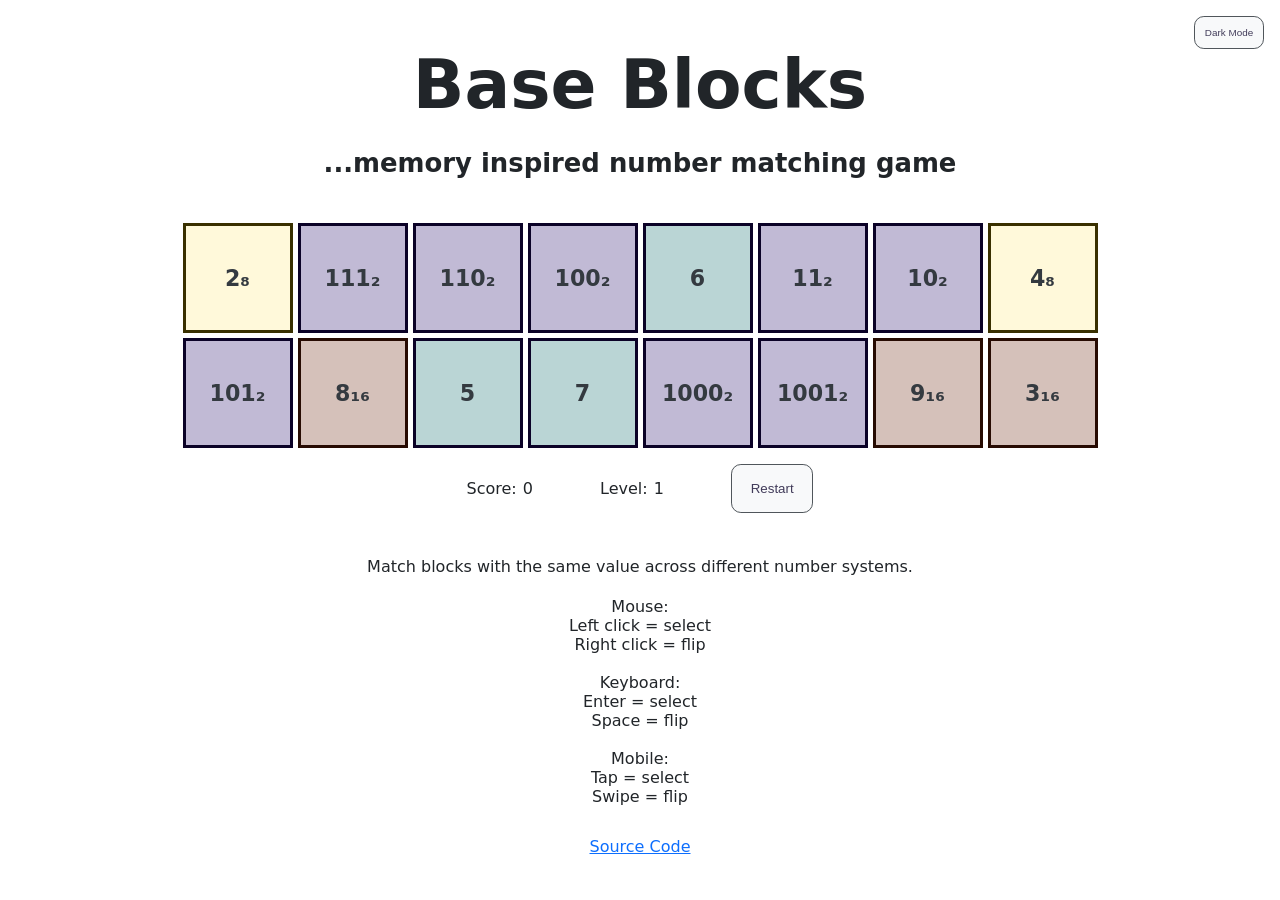
==== index.html @ 122114ad "chores: update titles" ====
<!doctype html>
<html lang="en">
  <head>
    <meta charset="UTF-8" />
    <meta name="viewport" content="width=device-width, initial-scale=1.0" />
    <title>Base Blocks</title>
    <link rel="stylesheet" type="text/css" href="styles.css" />
    <script src="main.js" type="module" defer></script>
    <script src="/confetti.browser.min.js"></script>
  </head>
  <body>
    <button id="theme-toggle" aria-label="Toggle dark mode">Dark Mode</button>

    <h1>Base Blocks</h1>
    <!-- <h2>Growing Set Mode</h2> -->
    <h2>...memory inspired number matching game</h2>

    <section class="main">
      <div class="grid-container">
        <!--     <div class="block"></div>
      <div class="block"></div>
      <div class="block"></div>
      <div class="block"></div>
      <div class="block"></div> -->
      </div>
      <div class="display">
        <p>Score: <span class="score">0</span></p>

        <p>Level: <span class="level">1</span></p>
        <div class="actions">
          <button id="restart-button" aria-label="Restart the game">
            Restart
          </button>
          <br />
        </div>
      </div>

      <div class="below-game">
        <div class="instructions-container">
          <p class="instructions">
            Match blocks with the same value across different number systems.
          </p>
          <p class="instructions">
            Mouse: <br />
            Left click = select <br />
            Right click = flip <br />
            <br />
            Keyboard: <br />
            Enter = select <br />
            Space = flip <br />
            <br />
            Mobile: <br />
            Tap = select <br />
            Swipe = flip
          </p>
        </div>
      </div>
    </section>
    <p style="text-align: center">
      <a class="see-code" href="https://github.com/RemiSlanina/base-blocks"
        >Source Code
      </a>
    </p>
  </body>
</html>

<!-- TO-DO: 
    ADD interactive demo 
    A tiny interactive demo in the accordion 
    (e.g., click +1 in binary, watch it go 1, 10, 11, 100…). 
    ADD Timer Button + logic 
    ADD a Demo for the game (How to play)
    change fonts to something like Roboto or Quattrocento Sans
    -->
---- styles.css ----
/* ****************** fontface ****************** */
/* Don't use them at the moment: */
/* TODO : change fonts to something like Roboto or Quattrocento Sans */

/* Libre Franklin - Regular (variable) */
@font-face {
  font-family: 'Libre Franklin';
  src: url('./fonts/LibreFranklin-VariableFont_wght.ttf') format('truetype');
  font-weight: 100 900;
  font-style: normal;
  font-display: swap;
}

/* Libre Franklin - Italic (variable) */
@font-face {
  font-family: 'Libre Franklin';
  src: url('./fonts/LibreFranklin-Italic-VariableFont_wght.ttf')
    format('truetype');
  font-weight: 100 900;
  font-style: italic;
  font-display: swap;
}

/* Dosis - Regular (variable) */
@font-face {
  font-family: 'Dosis';
  src: url('./fonts/Dosis-VariableFont_wght.ttf') format('truetype');
  font-weight: 200 800;
  font-style: normal;
  font-display: swap;
}

:root {
  /* Light theme (default) */
  --text-primary: #212529;
  --text-secondary: #50565b;
  --bg-primary: #ffffff;
  --bg-secondary: #f8f9fa;
  --accent: #413b59;
  --accent-reverse: #d3cce7;
  /* #3B3B88  #4a0e94*/
  --accent-2: #0d6efd;
  --text-box: #343a40;

  /* BLOCK COLORS */
  /* PRIMARY */
  --box-dark-primary: #0b0227;
  --box-mid-dark-primary: #160840;
  --box-medium-primary: #81779e;
  --box-light-primary: #c1bad5;
  --box-spare-primary: #3e2f6b;

  /* SECONDARY */
  --box-dark-secondary: #393000;
  --box-mid-dark-secondary: #5d4d02;
  --box-medium-secondary: #e6dca6;
  --box-light-secondary: #fff9da;
  --box-spare-secondary: #9c8c39;

  /* TERTIARY (Teal) */
  --box-dark-tertiary: #022727;
  --box-mid-dark-tertiary: #084040;
  --box-medium-tertiary: #2f6b6b;
  --box-light-tertiary: #bad5d5;

  /* QUATERNARY (Rust) */
  --box-dark-quaternary: #270b02;
  --box-mid-dark-quaternary: #401608;
  --box-medium-quaternary: #6b3e2f;
  --box-light-quaternary: #d5c1ba;

  /* QUINARY (Sage) */
  --box-dark-quinary: #0b2702;
  --box-mid-dark-quinary: #164008;
  --box-medium-quinary: #3e6b2f;
  --box-light-quinary: #bad5ba;

  /* SENARY (Burgundy) */
  --box-dark-senary: #27020b;
  --box-mid-dark-senary: #400816;
  --box-medium-senary: #6b2f3e;
  --box-light-senary: #d5bad5;

  --box-dark-disabled: #545454;
  --box-light-disabled: #a0a0a0;

  /* GOLDEN RATIO VALUES */
  --golden-ratio: 1.618;
  --golden-minor: 0.618; /* 1 / golden-ratio */
  --golden-major: 2.618; /* golden-ratio squared */

  /* Derived values */
  --aspect-ratio: calc(var(--golden-ratio) * 3 / 2);
  --golden-minor-rem: calc(var(--golden-minor) * 1rem);
  --golden-ration-boxes: calc(var(--golden-ratio) * 100px);

  /* New Box Sizes: */
  --box-width-max-large-screens: 130px;
  --box-width-min-large-screens: 110px;
  --box-width-max: 100px;
  --box-width-min: 90px;
  --box-width-max-very-small-screen: 80px;
  --box-width-min-very-small-screen: 70px;

  /* Spacing & fonts */

  --font-main: system-ui, sans-serif;
  --spacing-unit: 1rem;
  --max-width-buttons: 6rem; /* for buttons */
  --max-width-screen: 90dvw;
}

/* Dark theme via @media */
@media (prefers-color-scheme: dark) {
  :root:not([data-theme='light']) {
    --text-primary: #f8f9fa;
    --text-secondary: #adb5bd;
    --bg-primary: #212529;
    --bg-secondary: #343a40;
    --accent: #d3cce7;
    --accent-reverse: #413b59;
  }
}

[data-theme='dark'] {
  /* Dark theme overrides */
  --text-primary: #f8f9fa;
  --text-secondary: #adb5bd;
  --bg-primary: #212529;
  --bg-secondary: #343a40;
  --accent: #d3cce7;
  --accent-reverse: #413b59;
}

[data-theme='light'] {
  /* Light theme overrides */
  --text-primary: #212529;
  --text-secondary: #6c757d;
  --bg-primary: #ffffff;
  --bg-secondary: #f8f9fa;
  --accent: #413b59;
  --accent-reverse: #d3cce7;
}

/* *********************************************** */

/* ****************** BODY: ****************** */

* {
  box-sizing: border-box;
  margin: 0;
  padding: 0;
  border: 1px solid transparent;
}

body {
  display: grid;
  justify-content: center;
  font-family: var(--font-main);
  background-color: var(--bg-primary);
  color: var(--text-primary);
}
.main {
  max-width: var(--max-width-screen);
  min-width: 20dvw;
}
.display {
  display: flex;
  align-items: center;
  justify-content: center;
  text-align: center;
  gap: 4rem;
  padding: 0.8rem;
}

.below-game {
  display: flex;
  justify-content: center;
  margin-top: var(--spacing-unit);
  margin-bottom: var(--spacing-unit);
}
.instructions-container {
  display: flex;
  justify-content: center;
  flex-direction: column;
  width: fit-content;
  max-width: var(--max-width-screen, 90vw);
}

.instructions {
  margin-top: calc(var(--golden-minor) * 1rem);
  margin-bottom: calc(var(--golden-minor) * 1rem);
  text-align: center;
}

button {
  background: var(--bg-secondary);
  padding: var(--spacing-unit);
  color: var(--accent);
  aspect-ratio: var(--aspect-ratio);
  border-radius: var(--golden-minor-rem);
  border: 1.4px solid var(--text-secondary);
}

#theme-toggle {
  position: absolute;
  top: 1rem;
  right: 1rem;
  font-size: calc(var(--golden-minor) * 1rem);
  padding: calc(var(--golden-minor) * 1rem);
}

h1 {
  font-size: 4.236rem;
  margin-bottom: 1.4rem;
  margin-top: calc(var(--golden-major) * 1rem);
  text-align: center;
}

h2 {
  font-size: 1.618rem;
  text-align: center;
  margin-bottom: calc(var(--golden-major) * 1rem);
}
.choose-bases {
  text-align: center;
  margin-bottom: var(--spacing-unit);
}
.choose-bases p {
  margin-bottom: calc(var(--golden-minor) * 1rem);
}
.choose-bases label {
  margin: 0 calc(var(--golden-minor) * 0.5rem);
}
.choose-bases button {
  margin-top: var(--spacing-unit);
}
.base1-button {
  background-color: var(--box-light-primary);
  border: 2px solid var(--box-dark-primary);
}
.base2-button {
  background-color: var(--box-light-secondary);
  border: 2px solid var(--box-dark-secondary);
}
.base3-button {
  background-color: var(--box-light-tertiary);
  border: 2px solid var(--box-dark-tertiary);
}
.base4-button {
  background-color: var(--box-light-quaternary);
  border: 2px solid var(--box-dark-quaternary);
}
.base5-button {
  background-color: var(--box-light-quinary);
  border: 2px solid var(--box-dark-quinary);
}
.base6-button {
  background-color: var(--box-light-senary);
  border: 2px solid var(--box-dark-senary);
}
/* ********************* GRID: ********************* */
.grid-container {
  display: grid;
  /* grid-template-columns: repeat(auto-fit, minmax(100px, 1fr)); */
  grid-template-columns: repeat(8, 1fr);
  width: fit-content;
  max-width: var(
    --max-width-screen,
    90vw
  ); /* fall back to 90vw if the variable with 90dvw fails */
  place-content: center;
  place-items: center;
  gap: 5px;
  margin: 0 auto;
}

/* ****************** BLOCKS: ****************** */

.block {
  text-align: center;
  place-items: center;
  place-content: center;
  aspect-ratio: 3/3;
  min-width: var(--box-width-min-large-screens);
  max-width: var(--box-width-max-large-screens);
  background-color: var(--accent-2);
  /*   border: 1px solid white; */
  /* color: var(--box-dark-primary); */
  color: var(--text-box);
  font-size: 1.382rem;
  font-weight: 800;
  background-color: var(--box-light-primary);
  border: 3px solid var(--box-dark-primary);
}
.block:hover {
  background-color: var(--box-medium-primary);
  border: 3px solid var(--box-mid-dark-primary);
}
/* ****************** COLORED BASES: ****************** */
/* *************** BASE 1: *************** */
.base1 {
  background-color: var(--box-light-primary);
  border: 3px solid var(--box-dark-primary);
}
.base1:hover {
  background-color: var(--box-medium-primary);
  border: 3px solid var(--box-mid-dark-primary);
}
/* *************** BASE 2: *************** */
.base2 {
  background-color: var(--box-light-secondary);
  border: 3px solid var(--box-dark-secondary);
}
.base2:hover {
  background-color: var(--box-medium-secondary);
  border: 3px solid var(--box-mid-dark-secondary);
}
/* *************** BASE 3: *************** */
.base3 {
  background-color: var(--box-light-tertiary);
  border: 3px solid var(--box-dark-primary);
}
.base3:hover {
  background-color: var(--box-medium-tertiary);
  border: 3px solid var(--box-mid-dark-tertiary);
}
/* *************** BASE 4: *************** */
.base4 {
  background-color: var(--box-light-quaternary);
  border: 3px solid var(--box-dark-quaternary);
}
.base4:hover {
  background-color: var(--box-medium-quaternary);
  border: 3px solid var(--box-mid-dark-quaternary);
}
/* *************** BASE 5: *************** */
.base5 {
  background-color: var(--box-light-quinary);
  border: 3px solid var(--box-dark-quinary);
}
.base5:hover {
  background-color: var(--box-medium-quinary);
  border: 3px solid var(--box-mid-dark-quinary);
}
/* *************** BASE 6: *************** */
.base6 {
  background-color: var(--box-light-senary);
  border: 3px solid var(--box-dark-senary);
}
.base6:hover {
  background-color: var(--box-medium-senary);
  border: 3px solid var(--box-mid-dark-senary);
}

/* *************** DISABLE & SELECT *************** */

.disabled {
  background-color: var(--box-dark-disabled);
  color: var(--box-light-disabled);
  pointer-events: none;
  opacity: 0.5;
  z-index: 1;
}
.disabled:hover {
  background-color: var(--box-dark-disabled);
  color: var(--box-light-disabled);
}
.selected {
  transform: scale(114%);
  transition: transform 0.2s ease;
  z-index: 10;
}
.deselected {
  transform: scale(100%);
  transition: transform 0.2s ease;
  z-index: 2;
}
.see-code {
  color: var(--text-primary);
}
.see-code:link {
  color: var(--accent-2);
}
.see-code:visited {
  color: var(--text-secondary);
}
.see-code:hover {
  color: var(--accent);
}

/* ****************** @media ****************** */
/* larger screens */
@media (min-width: 1320px) {
  .grid-container {
    grid-template-columns: repeat(8, 1fr);
    gap: 5px;
  }
  h1 {
    margin-bottom: 2rem;
    margin-top: 2rem;
  }
  .block {
    max-width: var(--box-width-max-large-screens);
    min-width: var(--box-width-min-large-screens);
  }
}

/* medium screens */
@media (max-width: 960px) {
  .grid-container {
    grid-template-columns: repeat(4, 1fr);
  }
  .block {
    max-width: var(--box-width-max);
    min-width: var(--box-width-min);
  }
  h1 {
    margin-bottom: 1.6rem;
  }
  .grid-container {
    gap: 3px;
  }
}

/* small screens  */
@media (max-width: 600px) {
  #theme-toggle {
    top: 0.5rem;
    padding: calc(var(--golden-minor) * 0.8rem);
  }
  h1 {
    font-size: 3rem;
    margin-bottom: 1rem;
  }
  h2 {
    font-size: 1rem;
    margin-bottom: 1rem;
  }
  .grid-container {
    grid-template-columns: repeat(4, 1fr);
    gap: 3px;
  }
  .block {
    max-width: var(--box-width-max);
    min-width: var(--box-width-min);
  }
}

@media (max-width: 340px) {
  .grid-container {
    grid-template-columns: repeat(3, 1fr);
    gap: 1px;
  }
  .block {
    font-size: 1rem;
    max-width: var(--box-width-max-very-small-screen);
    min-width: var(--box-width-min-very-small-screen);
  }
}
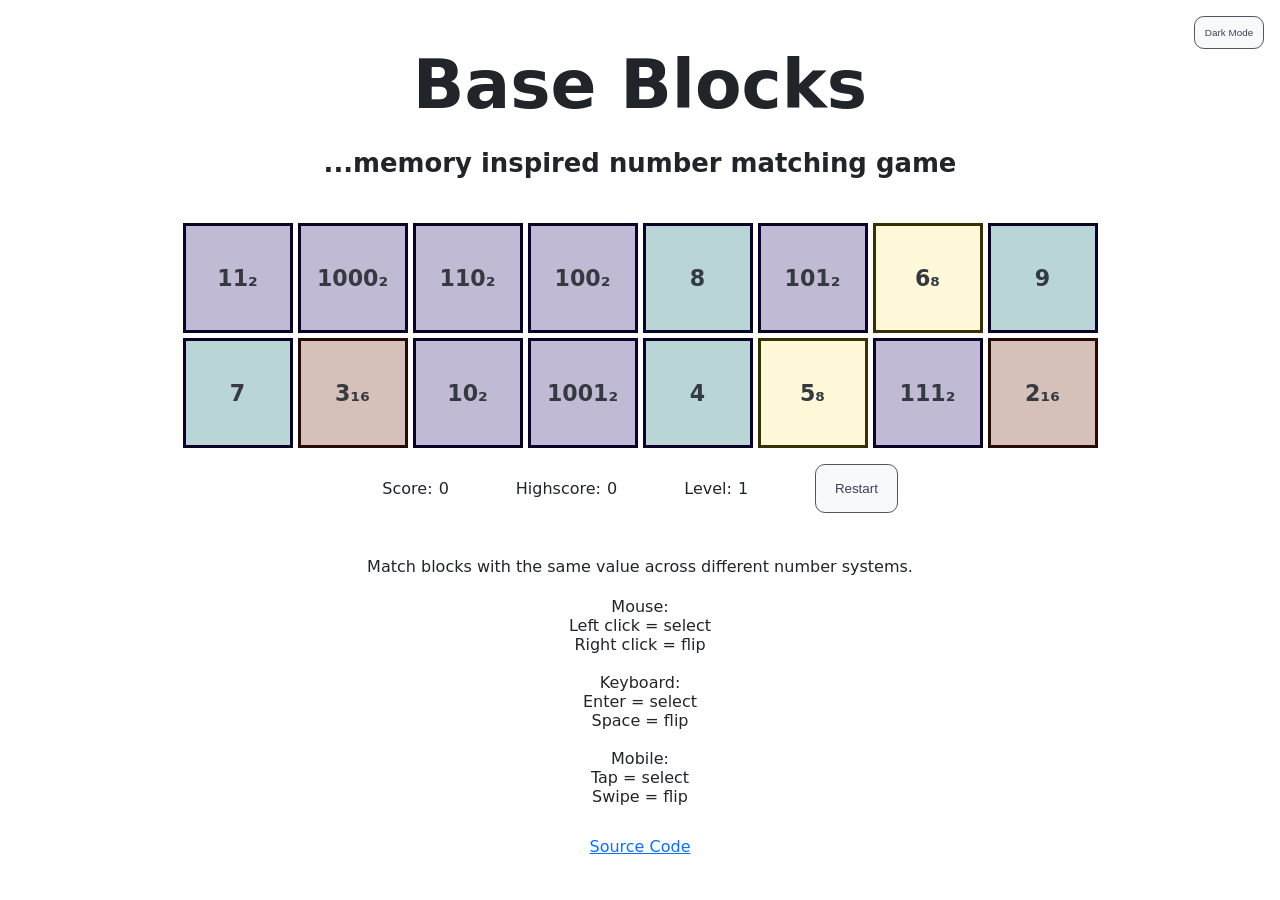
==== commit 3687106b: "Add high score" ====
--- a/index.html
+++ b/index.html
@@ -25,6 +25,7 @@
       </div>
       <div class="display">
         <p>Score: <span class="score">0</span></p>
+        <p>Highscore: <span class="high-score">0</span></p>
 
         <p>Level: <span class="level">1</span></p>
         <div class="actions">
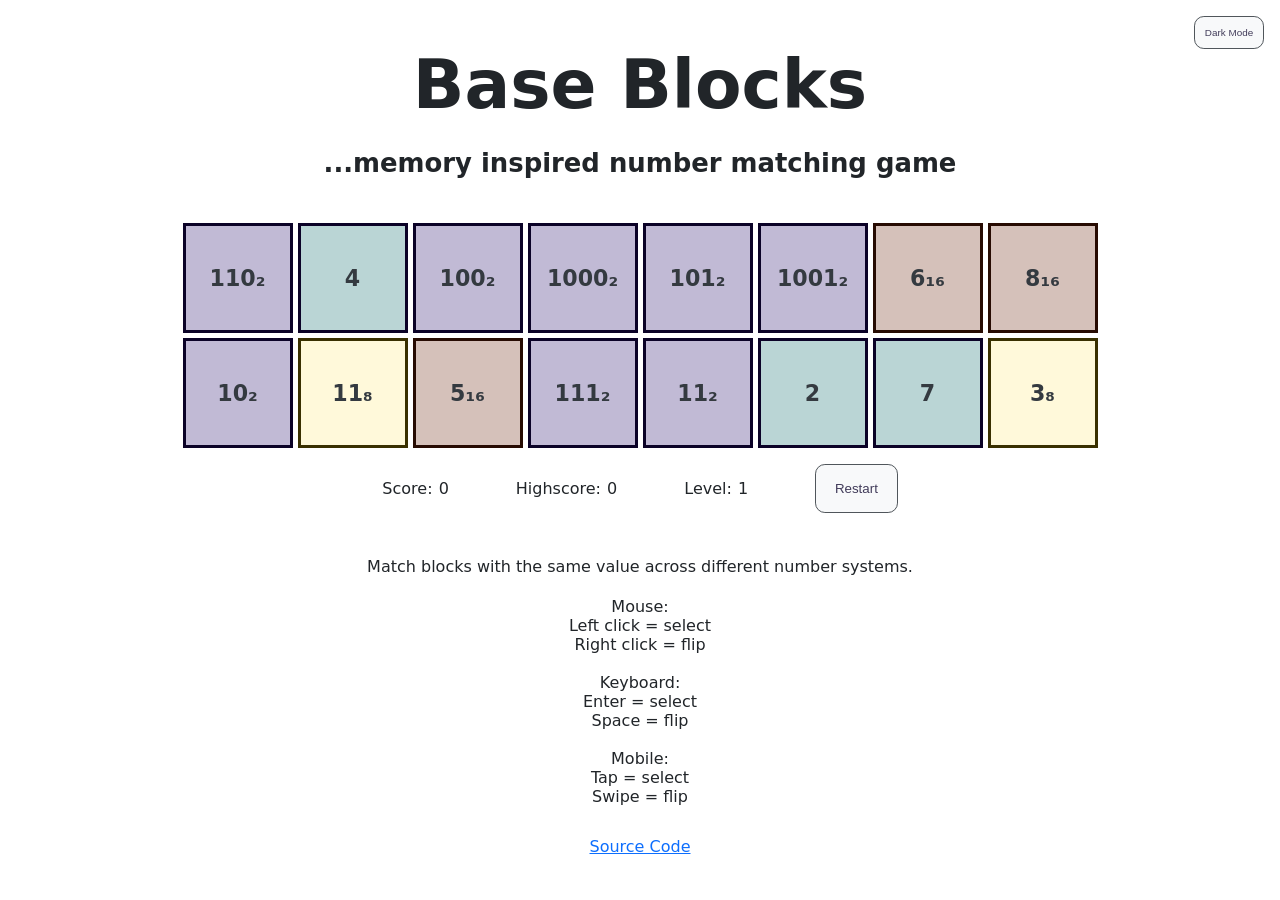
==== commit 2f29afaa: "Remove comments" ====
--- a/index.html
+++ b/index.html
@@ -64,12 +64,3 @@
     </p>
   </body>
 </html>
-
-<!-- TO-DO: 
-    ADD interactive demo 
-    A tiny interactive demo in the accordion 
-    (e.g., click +1 in binary, watch it go 1, 10, 11, 100…). 
-    ADD Timer Button + logic 
-    ADD a Demo for the game (How to play)
-    change fonts to something like Roboto or Quattrocento Sans
-    -->
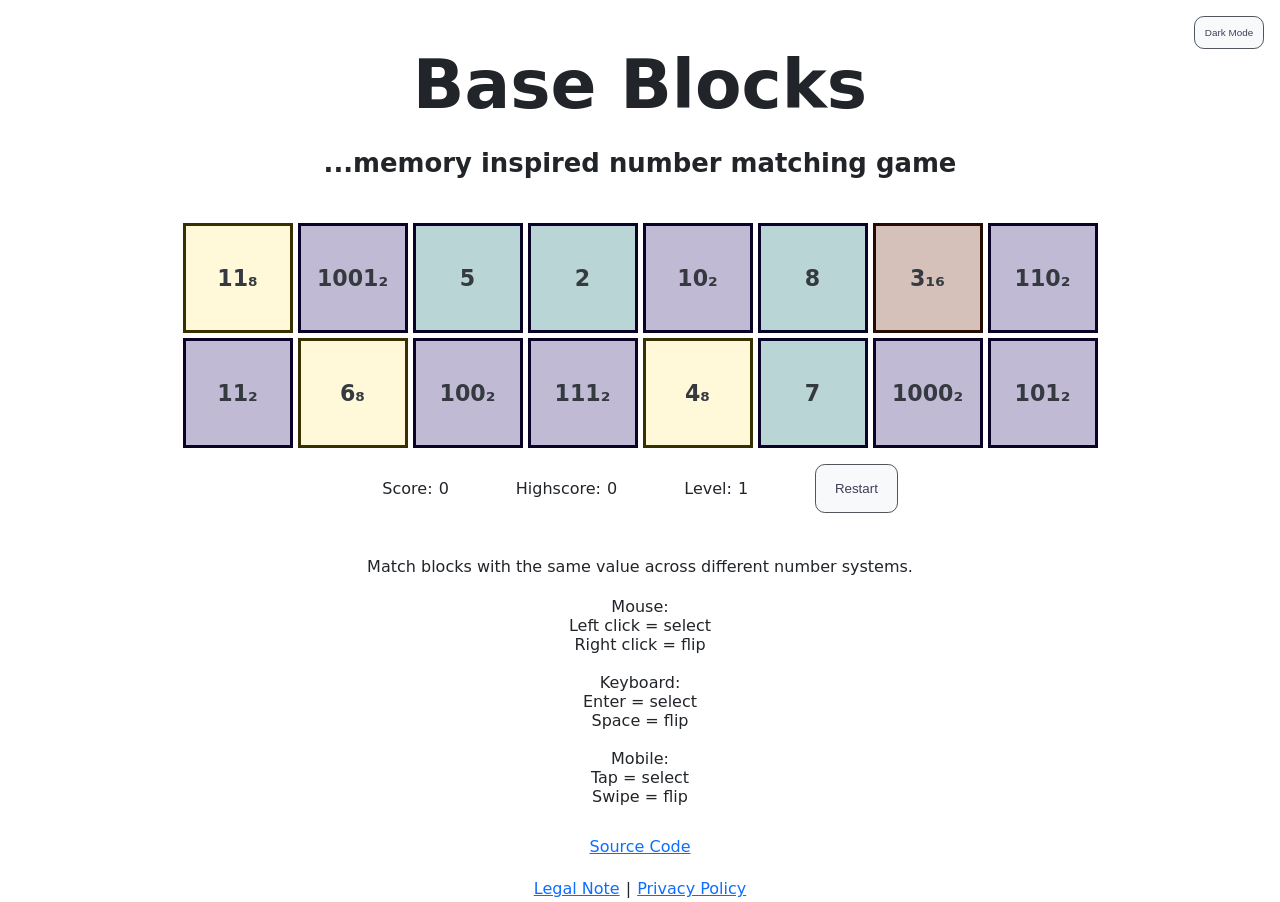
==== commit 24102ad0: "chores: add legal note, update backlog" ====
--- a/index.html
+++ b/index.html
@@ -62,5 +62,11 @@
         >Source Code
       </a>
     </p>
+    <footer>
+      <p style="text-align: center; margin-top: 20px">
+        <a class="see-code" href="legal-note.html">Legal Note</a> |
+        <a class="see-code" href="privacy-policy.html">Privacy Policy</a>
+      </p>
+    </footer>
   </body>
 </html>
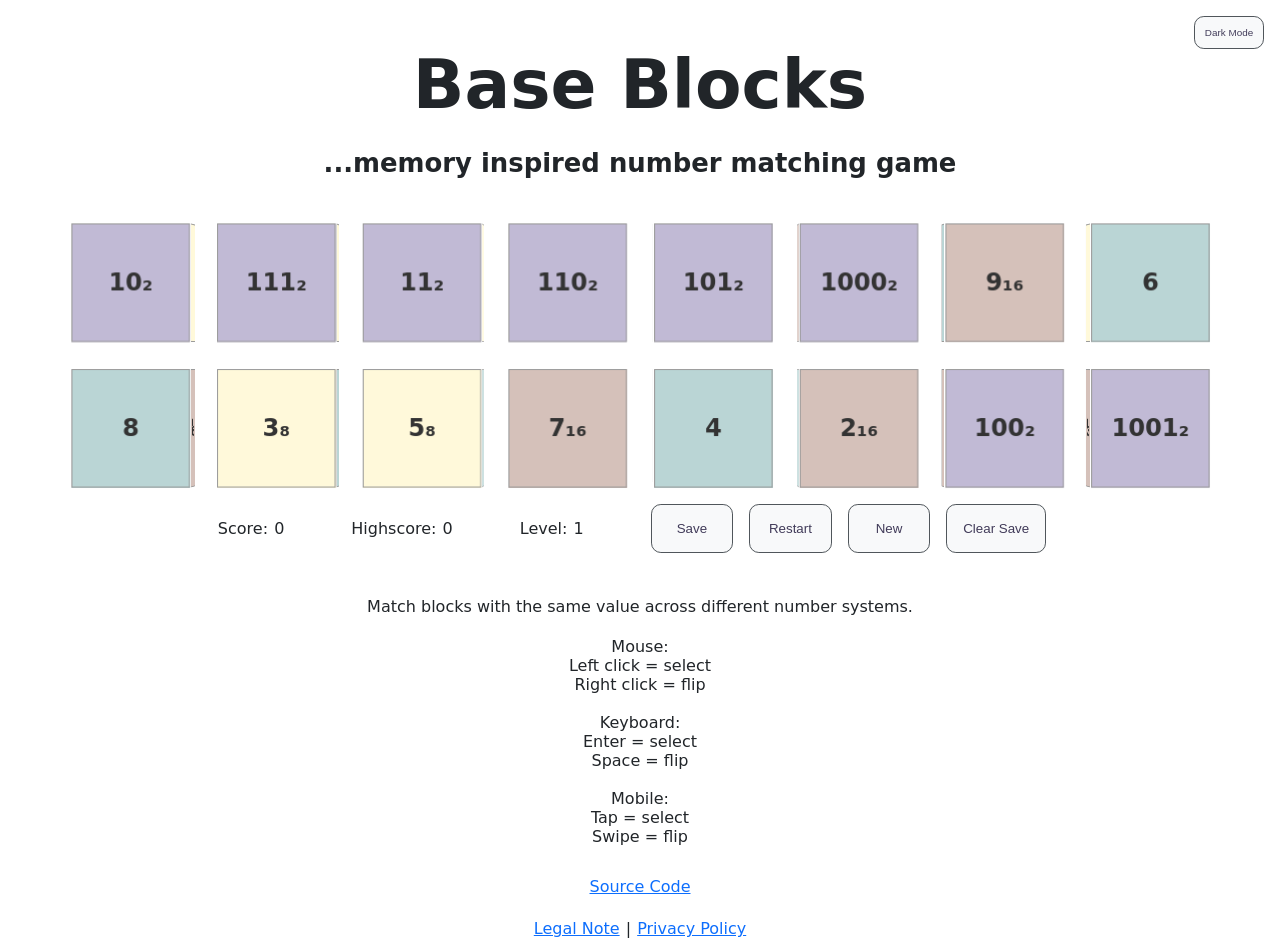
==== commit 0d0716eb: "fix(3d): resolve parent element overflow and match detection" ====
--- a/index.html
+++ b/index.html
@@ -29,8 +29,18 @@
 
         <p>Level: <span class="level">1</span></p>
         <div class="actions">
+          <button id="save-button" aria-label="Save the game">Save</button>
           <button id="restart-button" aria-label="Restart the game">
             Restart
+          </button>
+          <button
+            id="new-game-button"
+            aria-label="Start new game"
+            tooltip="Start a new game with default settings"
+          >
+            New</button
+          ><button id="clear-save" aria-label="Clear saved game">
+            Clear Save
           </button>
           <br />
         </div>
--- a/styles.css
+++ b/styles.css
@@ -222,6 +222,26 @@
   text-align: center;
   margin-bottom: calc(var(--golden-major) * 1rem);
 }
+
+.actions {
+  display: flex;
+  justify-content: center;
+  gap: var(--spacing-unit);
+}
+/* ********************* Link style for github: ********************* */
+.see-code {
+  color: var(--text-primary);
+}
+.see-code:link {
+  color: var(--accent-2);
+}
+.see-code:visited {
+  color: var(--text-secondary);
+}
+.see-code:hover {
+  color: var(--accent);
+}
+/* ********************* fut feat choose bases ********************* */
 .choose-bases {
   text-align: center;
   margin-bottom: var(--spacing-unit);
@@ -271,7 +291,7 @@
   ); /* fall back to 90vw if the variable with 90dvw fails */
   place-content: center;
   place-items: center;
-  gap: 5px;
+  gap: 25px;
   margin: 0 auto;
 }
 
@@ -279,24 +299,32 @@
 
 .block {
   text-align: center;
-  place-items: center;
-  place-content: center;
-  aspect-ratio: 3/3;
-  min-width: var(--box-width-min-large-screens);
-  max-width: var(--box-width-max-large-screens);
-  background-color: var(--accent-2);
+  /* place-items: center;
+  place-content: center; */
+  /* aspect-ratio: 3/3; */
+  width: 120px;
+  height: 120px;
+  /* min-width: var(--box-width-min-large-screens);
+  max-width: var(--box-width-max-large-screens); */
+  /* background-color: var(--accent-2); */
   /*   border: 1px solid white; */
   /* color: var(--box-dark-primary); */
   color: var(--text-box);
   font-size: 1.382rem;
   font-weight: 800;
-  background-color: var(--box-light-primary);
-  border: 3px solid var(--box-dark-primary);
-}
-.block:hover {
+  /* background-color: var(--box-light-primary);
+  border: 3px solid var(--box-dark-primary); */
+  /* 3D Properties */
+  position: relative;
+  transform-style: preserve-3d;
+  transition: transform 0.5s;
+  cursor: pointer;
+  /* border-radius: 5px; */
+}
+/* .block:hover {
   background-color: var(--box-medium-primary);
   border: 3px solid var(--box-mid-dark-primary);
-}
+} */
 /* ****************** COLORED BASES: ****************** */
 /* *************** BASE 1: *************** */
 .base1 {
@@ -354,7 +382,7 @@
 }
 
 /* *************** DISABLE & SELECT *************** */
-
+/* 
 .disabled {
   background-color: var(--box-dark-disabled);
   color: var(--box-light-disabled);
@@ -366,6 +394,12 @@
   background-color: var(--box-dark-disabled);
   color: var(--box-light-disabled);
 }
+.disabled-face {
+  background-color: var(--box-dark-disabled);
+  color: var(--box-light-disabled);
+  opacity: 0.5;
+  pointer-events: none;
+}
 .selected {
   transform: scale(114%);
   transition: transform 0.2s ease;
@@ -376,21 +410,99 @@
   transition: transform 0.2s ease;
   z-index: 2;
 }
-.see-code {
-  color: var(--text-primary);
-}
-.see-code:link {
-  color: var(--accent-2);
-}
-.see-code:visited {
-  color: var(--text-secondary);
-}
-.see-code:hover {
-  color: var(--accent);
-}
-
-/* ****************** @media ****************** */
-/* larger screens */
+.deselected-face {
+  transform: scale(1);
+  z-index: 2;
+} */
+
+.disabled {
+  /* background-color: var(--box-dark-disabled);
+  color: var(--box-light-disabled);
+  z-index: 1;
+  opacity: 0.5; */
+  pointer-events: none;
+}
+/* .disabled:hover {
+  background-color: var(--box-dark-disabled);
+  color: var(--box-light-disabled);
+} */
+.selected {
+  /* transform: scale(114%);
+   box-shadow: 0 0 8px gold; 
+  animation: pulse 0.5s infinite;
+  transition: transform 0.2s ease;
+  z-index: 10; */
+}
+.deselected {
+  /*transform: scale(100%);
+  transition: transform 0.2s ease;
+    z-index: 2; */
+}
+.disabled-face {
+  background-color: var(--box-dark-disabled);
+  color: var(--box-light-disabled);
+  pointer-events: none;
+  opacity: 0.5;
+  z-index: 1;
+}
+.selected-face {
+  transform: scale(1.1);
+  animation: pulse 0.5s infinite;
+  z-index: 10;
+  box-shadow: 0 0 8px gold; /* highlight effect on the face */
+}
+.deselected-face {
+  transform: scale(100%);
+  transition: transform 0.2s ease;
+  z-index: 2;
+}
+
+/*   *********************** 3D Logic ***********************   */
+
+/* Faces of the Block */
+.face {
+  position: absolute;
+  width: 100%;
+  height: 100%;
+  display: flex;
+  align-items: center;
+  justify-content: center;
+  backface-visibility: hidden;
+  border: 1px solid #999;
+  font-size: 24px;
+  font-weight: bold;
+  color: #333;
+  box-sizing: border-box;
+}
+
+/* Face Positions (3D Transformations) */
+.face-0 {
+  transform: rotateY(0deg) translateZ(60px);
+}
+.face-1 {
+  transform: rotateY(90deg) translateZ(60px);
+}
+.face-2 {
+  transform: rotateY(180deg) translateZ(60px);
+}
+.face-3 {
+  transform: rotateY(-90deg) translateZ(60px);
+}
+.face-top {
+  transform: rotateX(90deg) translateZ(60px);
+}
+.face-bottom {
+  transform: rotateX(-90deg) translateZ(60px);
+}
+
+/* Grid Perspective */
+.grid-container {
+  perspective: 13000px;
+}
+
+/*   *********************** @media ***********************   */
+/* 
+/* larger screens 
 @media (min-width: 1320px) {
   .grid-container {
     grid-template-columns: repeat(8, 1fr);
@@ -406,7 +518,7 @@
   }
 }
 
-/* medium screens */
+/* medium screens 
 @media (max-width: 960px) {
   .grid-container {
     grid-template-columns: repeat(4, 1fr);
@@ -423,7 +535,7 @@
   }
 }
 
-/* small screens  */
+/* small screens  
 @media (max-width: 600px) {
   #theme-toggle {
     top: 0.5rem;
@@ -457,4 +569,6 @@
     max-width: var(--box-width-max-very-small-screen);
     min-width: var(--box-width-min-very-small-screen);
   }
-}
+} */
+
+/* is the problem in the css? */
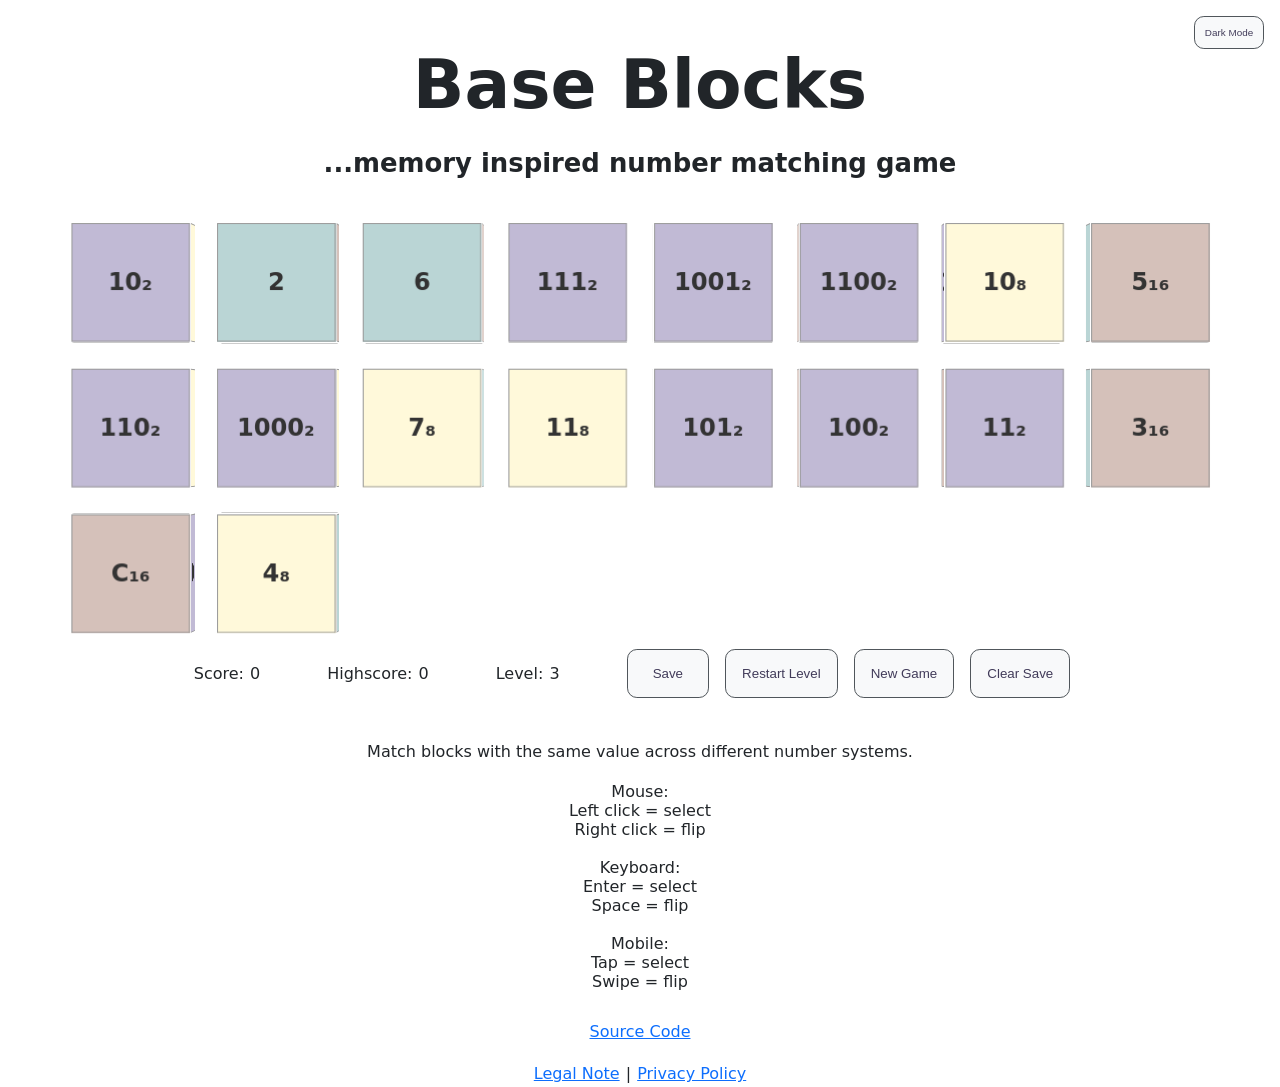
==== commit 187bf3f3: "chores: update buttons, backlog, ..." ====
--- a/index.html
+++ b/index.html
@@ -31,14 +31,14 @@
         <div class="actions">
           <button id="save-button" aria-label="Save the game">Save</button>
           <button id="restart-button" aria-label="Restart the game">
-            Restart
+            Restart Level
           </button>
           <button
             id="new-game-button"
             aria-label="Start new game"
             tooltip="Start a new game with default settings"
           >
-            New</button
+            New Game</button
           ><button id="clear-save" aria-label="Clear saved game">
             Clear Save
           </button>
--- a/styles.css
+++ b/styles.css
@@ -228,6 +228,13 @@
   justify-content: center;
   gap: var(--spacing-unit);
 }
+
+/* footer {
+  font-size: 0.8rem;
+  font-weight: 200;
+  text-align: center;
+  margin-top: 14px;
+} */
 /* ********************* Link style for github: ********************* */
 .see-code {
   color: var(--text-primary);
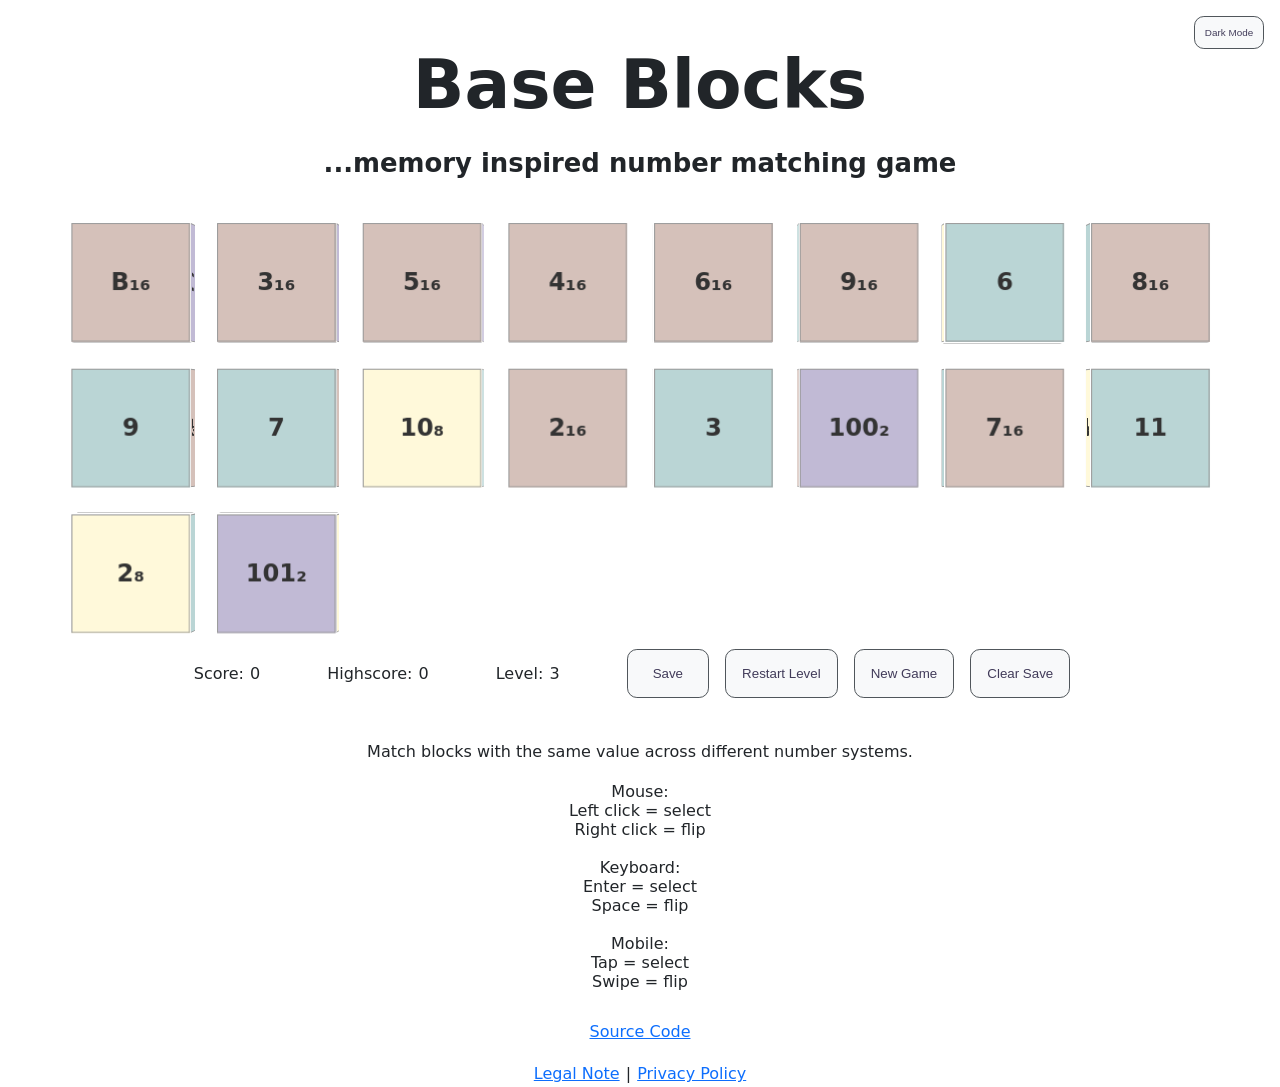
==== commit 23791a92: "feat: flipAll logic layout (not tested)" ====
--- a/index.html
+++ b/index.html
@@ -34,7 +34,7 @@
             Restart Level
           </button>
           <button
-            id="new-game-button"
+            id="new-game"
             aria-label="Start new game"
             tooltip="Start a new game with default settings"
           >
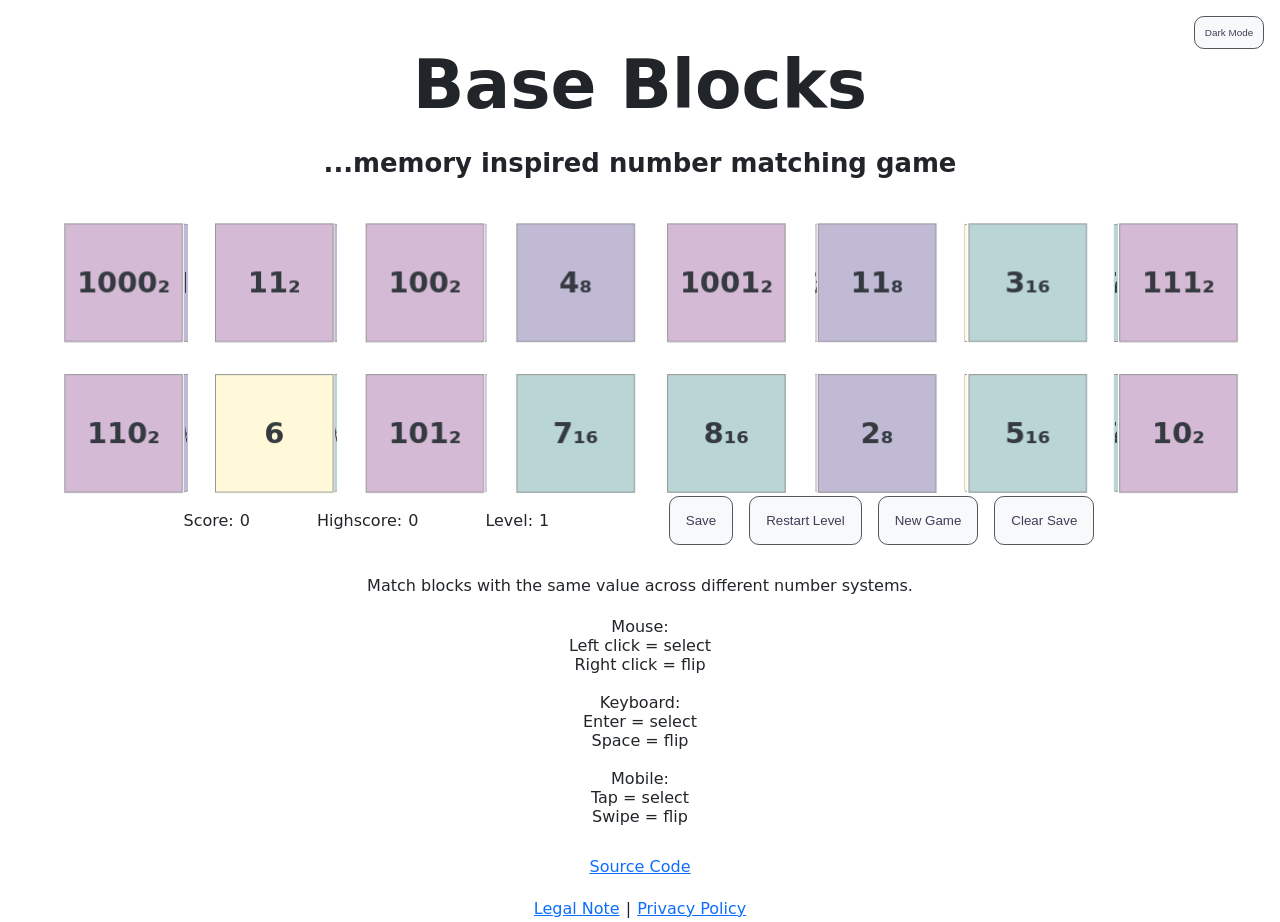
==== commit 6b04ee67: "feat(3D)/fix: mobile layout responsiveness: blocks, grid and bttn/score layout" ====
--- a/index.html
+++ b/index.html
@@ -23,26 +23,30 @@
       <div class="block"></div>
       <div class="block"></div> -->
       </div>
-      <div class="display">
-        <p>Score: <span class="score">0</span></p>
-        <p>Highscore: <span class="high-score">0</span></p>
+      <div class="display-and-buttons">
+        <div class="display">
+          <p>Score: <span class="score">0</span></p>
+          <p>Highscore: <span class="high-score">0</span></p>
 
-        <p>Level: <span class="level">1</span></p>
-        <div class="actions">
-          <button id="save-button" aria-label="Save the game">Save</button>
-          <button id="restart-button" aria-label="Restart the game">
-            Restart Level
-          </button>
-          <button
-            id="new-game"
-            aria-label="Start new game"
-            tooltip="Start a new game with default settings"
-          >
-            New Game</button
-          ><button id="clear-save" aria-label="Clear saved game">
-            Clear Save
-          </button>
-          <br />
+          <p>Level: <span class="level">1</span></p>
+
+          </div>
+          <div class="actions">
+            <button id="save-button" aria-label="Save the game">Save</button>
+            <button id="restart-button" aria-label="Restart the game">
+              Restart Level
+            </button>
+            <button
+              id="new-game"
+              aria-label="Start new game"
+              tooltip="Start a new game with default settings"
+            >
+              New Game</button
+            ><button id="clear-save" aria-label="Clear saved game">
+              Clear Save
+            </button>
+            <br />
+          </div>
         </div>
       </div>
 
--- a/styles.css
+++ b/styles.css
@@ -164,6 +164,15 @@
   max-width: var(--max-width-screen);
   min-width: 20dvw;
 }
+
+.display-and-buttons {
+  display: flex;
+  flex-direction: row;
+  flex-wrap: wrap;
+  justify-content: space-evenly;
+  flex: 0 0 auto;
+}
+
 .display {
   display: flex;
   align-items: center;
@@ -171,6 +180,15 @@
   text-align: center;
   gap: 4rem;
   padding: 0.8rem;
+  max-width: 100%;
+}
+
+.actions {
+  max-width: 95vw;
+  display: flex;
+  justify-content: center;
+  gap: var(--spacing-unit);
+  max-width: 100%;
 }
 
 .below-game {
@@ -197,7 +215,7 @@
   background: var(--bg-secondary);
   padding: var(--spacing-unit);
   color: var(--accent);
-  aspect-ratio: var(--aspect-ratio);
+  /* aspect-ratio: var(--aspect-ratio); */
   border-radius: var(--golden-minor-rem);
   border: 1.4px solid var(--text-secondary);
 }
@@ -221,12 +239,6 @@
   font-size: 1.618rem;
   text-align: center;
   margin-bottom: calc(var(--golden-major) * 1rem);
-}
-
-.actions {
-  display: flex;
-  justify-content: center;
-  gap: var(--spacing-unit);
 }
 
 /* footer {
@@ -298,9 +310,20 @@
   ); /* fall back to 90vw if the variable with 90dvw fails */
   place-content: center;
   place-items: center;
-  gap: 25px;
+  gap: 30px;
   margin: 0 auto;
-}
+  max-width: 95vw;
+  perspective: 13000px;
+  transform-style: preserve-3d;
+}
+
+/* .grid-container::after {
+  content: '↓ Scroll for more';
+  position: sticky;
+  bottom: 0;
+  text-align: center;
+  padding: 8px;
+} */
 
 /* ****************** BLOCKS: ****************** */
 
@@ -333,6 +356,15 @@
   border: 3px solid var(--box-mid-dark-primary);
 } */
 /* ****************** COLORED BASES: ****************** */
+/* *************** BASE 0: *************** */
+.base0 {
+  background-color: var(--box-light-senary);
+  border: 3px solid var(--box-dark-senary);
+}
+.base0:hover {
+  background-color: var(--box-medium-senary);
+  border: 3px solid var(--box-mid-dark-senary);
+}
 /* *************** BASE 1: *************** */
 .base1 {
   background-color: var(--box-light-primary);
@@ -377,15 +409,6 @@
 .base5:hover {
   background-color: var(--box-medium-quinary);
   border: 3px solid var(--box-mid-dark-quinary);
-}
-/* *************** BASE 6: *************** */
-.base6 {
-  background-color: var(--box-light-senary);
-  border: 3px solid var(--box-dark-senary);
-}
-.base6:hover {
-  background-color: var(--box-medium-senary);
-  border: 3px solid var(--box-mid-dark-senary);
 }
 
 /* *************** DISABLE & SELECT *************** */
@@ -476,10 +499,12 @@
   justify-content: center;
   backface-visibility: hidden;
   border: 1px solid #999;
-  font-size: 24px;
-  font-weight: bold;
-  color: #333;
+  font-size: 1.8rem;
+  font-weight: 600;
+  padding: 0.3rem;
+  /* color: #333; */
   box-sizing: border-box;
+  /* max-width: 95vw; */
 }
 
 /* Face Positions (3D Transformations) */
@@ -508,42 +533,88 @@
 }
 
 /*   *********************** @media ***********************   */
-/* 
-/* larger screens 
+
+/* larger screens */
 @media (min-width: 1320px) {
   .grid-container {
     grid-template-columns: repeat(8, 1fr);
-    gap: 5px;
+    gap: 30px;
   }
   h1 {
     margin-bottom: 2rem;
     margin-top: 2rem;
   }
   .block {
-    max-width: var(--box-width-max-large-screens);
-    min-width: var(--box-width-min-large-screens);
-  }
-}
-
-/* medium screens 
-@media (max-width: 960px) {
-  .grid-container {
-    grid-template-columns: repeat(4, 1fr);
-  }
-  .block {
-    max-width: var(--box-width-max);
-    min-width: var(--box-width-min);
-  }
+    width: 120px;
+    height: 120px;
+  }
+  .face {
+    font-size: 1.8rem;
+    font-weight: 600;
+    padding: 0.3rem;
+  }
+  /* Face Positions (3D Transformations) */
+  .face-0 {
+    transform: rotateY(0deg) translateZ(60px);
+  }
+  .face-1 {
+    transform: rotateY(90deg) translateZ(60px);
+  }
+  .face-2 {
+    transform: rotateY(180deg) translateZ(60px);
+  }
+  .face-3 {
+    transform: rotateY(-90deg) translateZ(60px);
+  }
+  .face-top {
+    transform: rotateX(90deg) translateZ(60px);
+  }
+  .face-bottom {
+    transform: rotateX(-90deg) translateZ(60px);
+  }
+}
+
+/* medium screens */
+@media (max-width: 1230px) {
   h1 {
     margin-bottom: 1.6rem;
   }
   .grid-container {
-    gap: 3px;
-  }
-}
-
-/* small screens  
-@media (max-width: 600px) {
+    grid-template-columns: repeat(6, 1fr);
+    gap: 28px;
+  }
+  .block {
+    width: 120px;
+    height: 120px;
+  }
+  .face {
+    font-size: 1.7rem;
+    font-weight: 600;
+    padding: 0.25rem;
+  }
+  /* Face Positions (3D Transformations) */
+  .face-0 {
+    transform: rotateY(0deg) translateZ(60px);
+  }
+  .face-1 {
+    transform: rotateY(90deg) translateZ(60px);
+  }
+  .face-2 {
+    transform: rotateY(180deg) translateZ(60px);
+  }
+  .face-3 {
+    transform: rotateY(-90deg) translateZ(60px);
+  }
+  .face-top {
+    transform: rotateX(90deg) translateZ(60px);
+  }
+  .face-bottom {
+    transform: rotateX(-90deg) translateZ(60px);
+  }
+}
+
+/* small screens */
+@media (max-width: 915px) {
   #theme-toggle {
     top: 0.5rem;
     padding: calc(var(--golden-minor) * 0.8rem);
@@ -557,25 +628,89 @@
     margin-bottom: 1rem;
   }
   .grid-container {
-    grid-template-columns: repeat(4, 1fr);
-    gap: 3px;
+    max-width: 99vw;
+    grid-template-columns: repeat(6, 1fr);
+    gap: 15px;
   }
   .block {
-    max-width: var(--box-width-max);
-    min-width: var(--box-width-min);
-  }
-}
-
-@media (max-width: 340px) {
+    width: 80px;
+    height: 80px;
+  }
+  .face {
+    font-size: 1.5rem;
+    font-weight: 600;
+    padding: 0.2rem;
+  }
+  /* Face Positions (3D Transformations) */
+  .face-0 {
+    transform: rotateY(0deg) translateZ(40px);
+  }
+  .face-1 {
+    transform: rotateY(90deg) translateZ(40px);
+  }
+  .face-2 {
+    transform: rotateY(180deg) translateZ(40px);
+  }
+  .face-3 {
+    transform: rotateY(-90deg) translateZ(40px);
+  }
+  .face-top {
+    transform: rotateX(90deg) translateZ(40px);
+  }
+  .face-bottom {
+    transform: rotateX(-90deg) translateZ(40px);
+  }
+}
+
+@media (max-width: 600px) {
   .grid-container {
-    grid-template-columns: repeat(3, 1fr);
-    gap: 1px;
+    grid-template-columns: repeat(6, 1fr);
+    gap: 13px;
   }
   .block {
     font-size: 1rem;
-    max-width: var(--box-width-max-very-small-screen);
-    min-width: var(--box-width-min-very-small-screen);
-  }
-} */
-
-/* is the problem in the css? */
+    width: 70px;
+    height: 70px;
+  }
+  .face {
+    font-size: 1.2rem;
+    font-weight: 600;
+    padding: 0.15rem;
+  }
+  /* Face Positions (3D Transformations) */
+  .face-0 {
+    transform: rotateY(0deg) translateZ(35px);
+  }
+  .face-1 {
+    transform: rotateY(90deg) translateZ(35px);
+  }
+  .face-2 {
+    transform: rotateY(180deg) translateZ(35px);
+  }
+  .face-3 {
+    transform: rotateY(-90deg) translateZ(35px);
+  }
+  .face-top {
+    transform: rotateX(90deg) translateZ(35px);
+  }
+  .face-bottom {
+    transform: rotateX(-90deg) translateZ(35px);
+  }
+}
+
+@media (max-width: 500px) {
+  .grid-container {
+    grid-template-columns: repeat(5, 1fr);
+  }
+  .block {
+    font-size: 1rem;
+  }
+}
+@media (max-width: 404px) {
+  .grid-container {
+    grid-template-columns: repeat(4, 1fr);
+  }
+  .block {
+    font-size: 1rem;
+  }
+}
